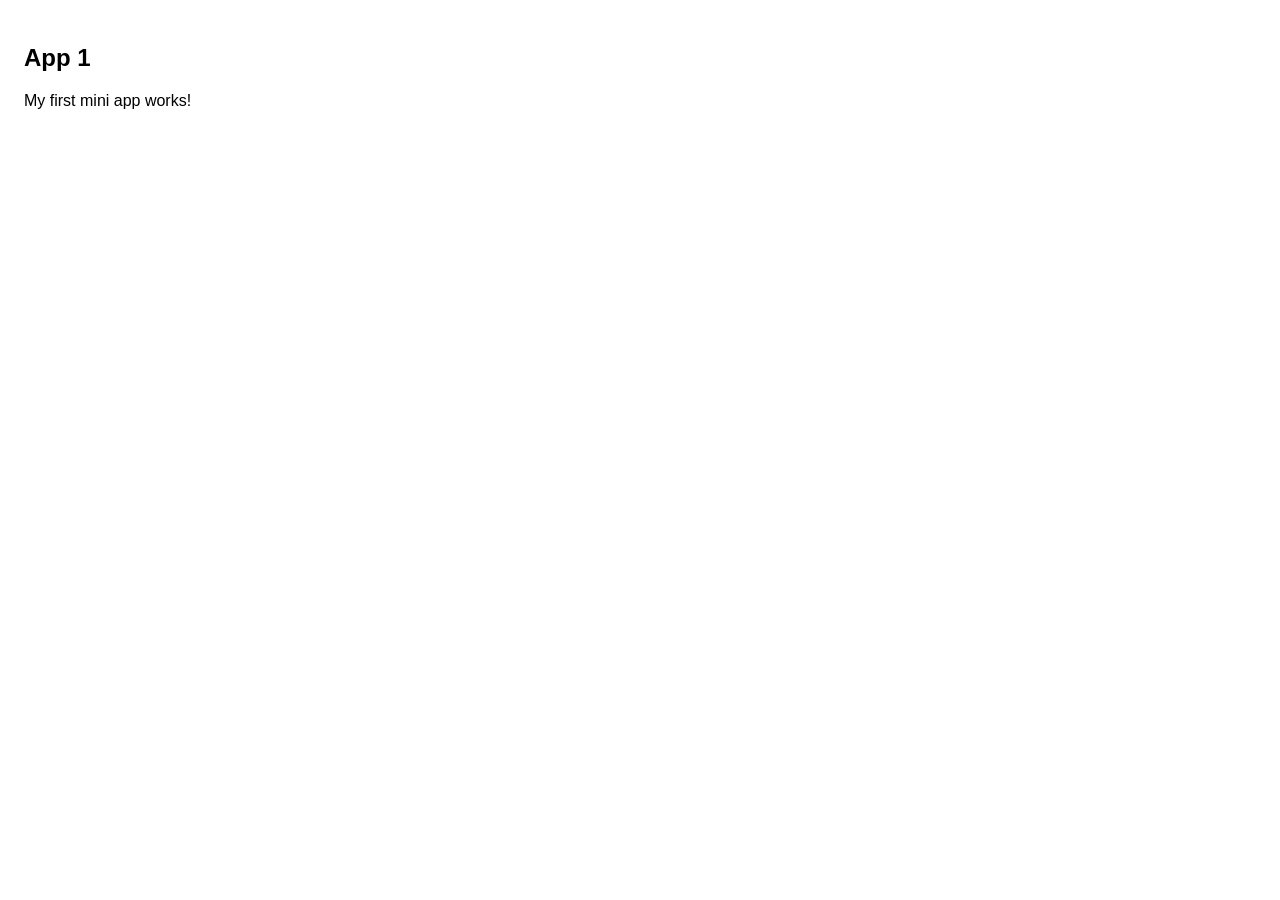
==== app1/index.html @ b487799c "Create index.html" ====
<!DOCTYPE html>
<html>
<head>
  <meta charset="UTF-8">
  <meta name="viewport" content="width=device-width, initial-scale=1">
  <script src="https://telegram.org/js/telegram-web-app.js"></script>
</head>
<body style="font-family:sans-serif;padding:16px">
  <h2>App 1</h2>
  <p>My first mini app works!</p>
  <script>Telegram.WebApp.ready(); Telegram.WebApp.expand();</script>
</body>
</html>
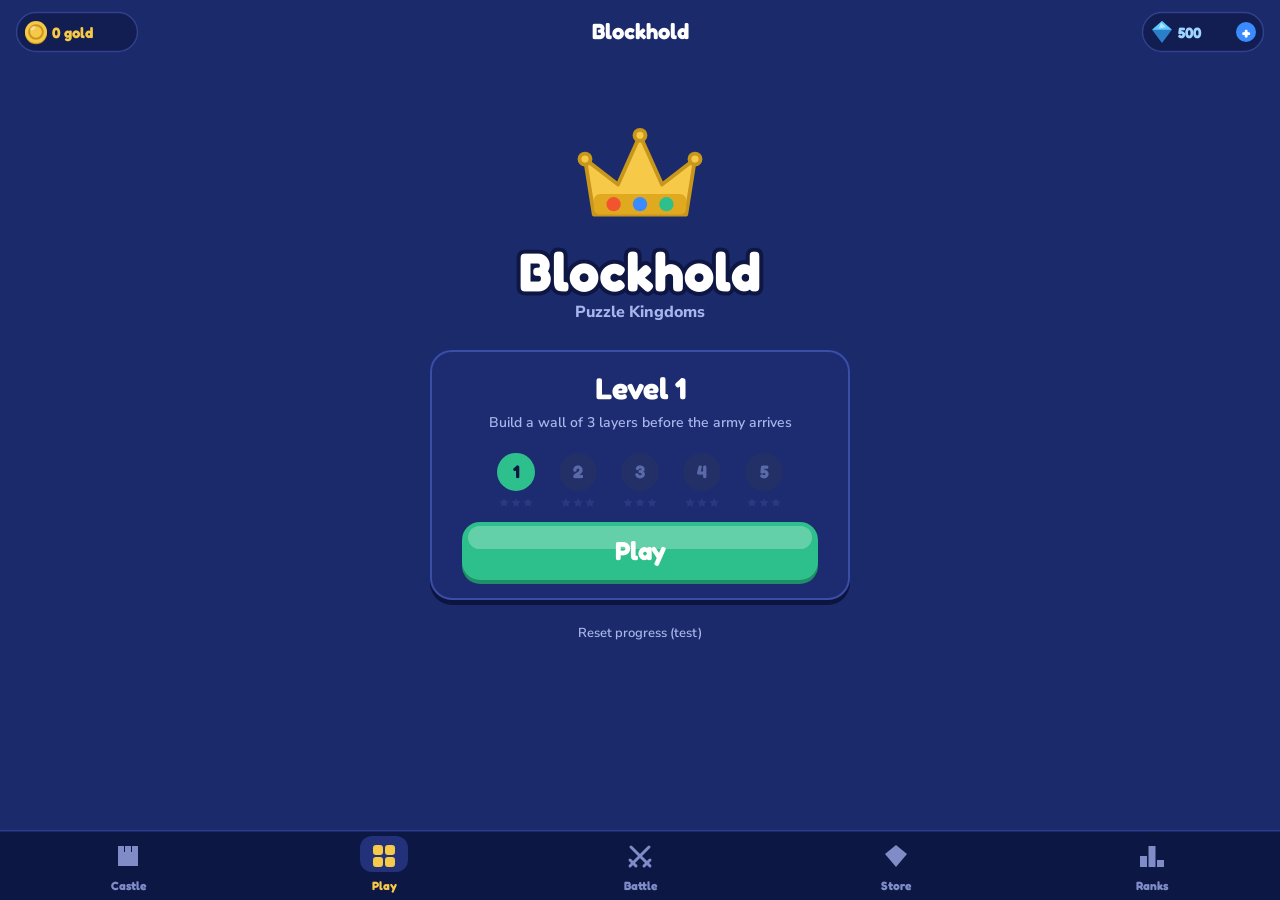
==== commit ddf0960f: "Add files via upload" ====
--- a/app1/index.html
+++ b/app1/index.html
@@ -1,13 +1,20 @@
-<!DOCTYPE html>
-<html>
-<head>
-  <meta charset="UTF-8">
-  <meta name="viewport" content="width=device-width, initial-scale=1">
-  <script src="https://telegram.org/js/telegram-web-app.js"></script>
-</head>
-<body style="font-family:sans-serif;padding:16px">
-  <h2>App 1</h2>
-  <p>My first mini app works!</p>
-  <script>Telegram.WebApp.ready(); Telegram.WebApp.expand();</script>
-</body>
+<!doctype html>
+<html lang="en">
+  <head>
+    <meta charset="UTF-8" />
+    <meta name="viewport" content="width=device-width, initial-scale=1, maximum-scale=1, user-scalable=no, viewport-fit=cover" />
+    <meta name="apple-mobile-web-app-capable" content="yes" />
+    <meta name="apple-mobile-web-app-status-bar-style" content="black-translucent" />
+    <meta name="theme-color" content="#1B2A6B" />
+    <title>Blockhold</title>
+    <style>html,body{background:#1b2a6b;height:100%;margin:0;padding:0;overflow:hidden}body{touch-action:none;overscroll-behavior:none;-webkit-user-select:none;user-select:none;-webkit-touch-callout:none;-webkit-tap-highlight-color:transparent;position:fixed;top:0;bottom:0;left:0;right:0}#game{touch-action:none;width:100%;height:100%;display:block}#safe{visibility:hidden;pointer-events:none;width:0;height:0;padding-top:env(safe-area-inset-top);padding-bottom:env(safe-area-inset-bottom);padding-left:env(safe-area-inset-left);padding-right:env(safe-area-inset-right);position:fixed;top:0;left:0}</style>
+    <script src="https://telegram.org/js/telegram-web-app.js"></script>
+    <script>try{var w=Telegram.WebApp;w.ready();w.expand();w.disableVerticalSwipes&&w.disableVerticalSwipes();w.setHeaderColor&&w.setHeaderColor("#1B2A6B");w.setBackgroundColor&&w.setBackgroundColor("#1B2A6B");}catch(e){}</script>
+    <script type="module" crossorigin src="./assets/index-l3xm4dN5.js"></script>
+    <link rel="stylesheet" crossorigin href="./assets/index-KKNymUyY.css">
+  </head>
+  <body>
+    <div id="safe"></div>
+    <canvas id="game"></canvas>
+  </body>
 </html>
--- a/app1/assets/index-KKNymUyY.css
+++ b/app1/assets/index-KKNymUyY.css
@@ -0,0 +1 @@
+@font-face{font-family:Fredoka;font-style:normal;font-display:swap;font-weight:600;src:url(./fredoka-hebrew-600-normal-CTBxhdlE.woff2)format("woff2"),url(./fredoka-hebrew-600-normal-BiVDObXj.woff)format("woff");unicode-range:U+307-308,U+590-5FF,U+200C-2010,U+20AA,U+25CC,U+FB1D-FB4F}@font-face{font-family:Fredoka;font-style:normal;font-display:swap;font-weight:600;src:url([data-uri])format("woff2"),url([data-uri])format("woff");unicode-range:U+100-2BA,U+2BD-2C5,U+2C7-2CC,U+2CE-2D7,U+2DD-2FF,U+304,U+308,U+329,U+1D00-1DBF,U+1E00-1E9F,U+1EF2-1EFF,U+2020,U+20A0-20AB,U+20AD-20C0,U+2113,U+2C60-2C7F,U+A720-A7FF}@font-face{font-family:Fredoka;font-style:normal;font-display:swap;font-weight:600;src:url(./fredoka-latin-600-normal-C4zohCW5.woff2)format("woff2"),url(./fredoka-latin-600-normal-CcrEjrB4.woff)format("woff");unicode-range:U+??,U+131,U+152-153,U+2BB-2BC,U+2C6,U+2DA,U+2DC,U+304,U+308,U+329,U+2000-206F,U+20AC,U+2122,U+2191,U+2193,U+2212,U+2215,U+FEFF,U+FFFD}@font-face{font-family:Fredoka;font-style:normal;font-display:swap;font-weight:700;src:url(./fredoka-hebrew-700-normal-DBqnFHCe.woff2)format("woff2"),url(./fredoka-hebrew-700-normal-DiqR04Vd.woff)format("woff");unicode-range:U+307-308,U+590-5FF,U+200C-2010,U+20AA,U+25CC,U+FB1D-FB4F}@font-face{font-family:Fredoka;font-style:normal;font-display:swap;font-weight:700;src:url([data-uri])format("woff2"),url([data-uri])format("woff");unicode-range:U+100-2BA,U+2BD-2C5,U+2C7-2CC,U+2CE-2D7,U+2DD-2FF,U+304,U+308,U+329,U+1D00-1DBF,U+1E00-1E9F,U+1EF2-1EFF,U+2020,U+20A0-20AB,U+20AD-20C0,U+2113,U+2C60-2C7F,U+A720-A7FF}@font-face{font-family:Fredoka;font-style:normal;font-display:swap;font-weight:700;src:url(./fredoka-latin-700-normal-BOIZVyIN.woff2)format("woff2"),url(./fredoka-latin-700-normal-C8FeHd3X.woff)format("woff");unicode-range:U+??,U+131,U+152-153,U+2BB-2BC,U+2C6,U+2DA,U+2DC,U+304,U+308,U+329,U+2000-206F,U+20AC,U+2122,U+2191,U+2193,U+2212,U+2215,U+FEFF,U+FFFD}@font-face{font-family:Nunito Sans;font-style:normal;font-display:swap;font-weight:600;src:url(./nunito-sans-cyrillic-ext-600-normal-CVjnjZn6.woff2)format("woff2"),url(./nunito-sans-cyrillic-ext-600-normal-DZXkk6dX.woff)format("woff");unicode-range:U+460-52F,U+1C80-1C8A,U+20B4,U+2DE0-2DFF,U+A640-A69F,U+FE2E-FE2F}@font-face{font-family:Nunito Sans;font-style:normal;font-display:swap;font-weight:600;src:url(./nunito-sans-cyrillic-600-normal-D4TuIAT6.woff2)format("woff2"),url(./nunito-sans-cyrillic-600-normal-CKMyzy87.woff)format("woff");unicode-range:U+301,U+400-45F,U+490-491,U+4B0-4B1,U+2116}@font-face{font-family:Nunito Sans;font-style:normal;font-display:swap;font-weight:600;src:url(./nunito-sans-vietnamese-600-normal-DD7cNabE.woff2)format("woff2"),url(./nunito-sans-vietnamese-600-normal-BW3IEr32.woff)format("woff");unicode-range:U+102-103,U+110-111,U+128-129,U+168-169,U+1A0-1A1,U+1AF-1B0,U+300-301,U+303-304,U+308-309,U+323,U+329,U+1EA0-1EF9,U+20AB}@font-face{font-family:Nunito Sans;font-style:normal;font-display:swap;font-weight:600;src:url(./nunito-sans-latin-ext-600-normal-nHO2odcJ.woff2)format("woff2"),url(./nunito-sans-latin-ext-600-normal-DEh-VjuY.woff)format("woff");unicode-range:U+100-2BA,U+2BD-2C5,U+2C7-2CC,U+2CE-2D7,U+2DD-2FF,U+304,U+308,U+329,U+1D00-1DBF,U+1E00-1E9F,U+1EF2-1EFF,U+2020,U+20A0-20AB,U+20AD-20C0,U+2113,U+2C60-2C7F,U+A720-A7FF}@font-face{font-family:Nunito Sans;font-style:normal;font-display:swap;font-weight:600;src:url(./nunito-sans-latin-600-normal-BtVRvDNj.woff2)format("woff2"),url(./nunito-sans-latin-600-normal-DLks-Kj1.woff)format("woff");unicode-range:U+??,U+131,U+152-153,U+2BB-2BC,U+2C6,U+2DA,U+2DC,U+304,U+308,U+329,U+2000-206F,U+20AC,U+2122,U+2191,U+2193,U+2212,U+2215,U+FEFF,U+FFFD}@font-face{font-family:Nunito Sans;font-style:normal;font-display:swap;font-weight:800;src:url(./nunito-sans-cyrillic-ext-800-normal-suUH8DVf.woff2)format("woff2"),url(./nunito-sans-cyrillic-ext-800-normal-DlIrhRQ2.woff)format("woff");unicode-range:U+460-52F,U+1C80-1C8A,U+20B4,U+2DE0-2DFF,U+A640-A69F,U+FE2E-FE2F}@font-face{font-family:Nunito Sans;font-style:normal;font-display:swap;font-weight:800;src:url(./nunito-sans-cyrillic-800-normal-COys2OwR.woff2)format("woff2"),url(./nunito-sans-cyrillic-800-normal-x7mxdBjZ.woff)format("woff");unicode-range:U+301,U+400-45F,U+490-491,U+4B0-4B1,U+2116}@font-face{font-family:Nunito Sans;font-style:normal;font-display:swap;font-weight:800;src:url(./nunito-sans-vietnamese-800-normal-CfdX2BhI.woff2)format("woff2"),url(./nunito-sans-vietnamese-800-normal-hO2TqS3m.woff)format("woff");unicode-range:U+102-103,U+110-111,U+128-129,U+168-169,U+1A0-1A1,U+1AF-1B0,U+300-301,U+303-304,U+308-309,U+323,U+329,U+1EA0-1EF9,U+20AB}@font-face{font-family:Nunito Sans;font-style:normal;font-display:swap;font-weight:800;src:url(./nunito-sans-latin-ext-800-normal-DWckPAf3.woff2)format("woff2"),url(./nunito-sans-latin-ext-800-normal-DG0lbXwA.woff)format("woff");unicode-range:U+100-2BA,U+2BD-2C5,U+2C7-2CC,U+2CE-2D7,U+2DD-2FF,U+304,U+308,U+329,U+1D00-1DBF,U+1E00-1E9F,U+1EF2-1EFF,U+2020,U+20A0-20AB,U+20AD-20C0,U+2113,U+2C60-2C7F,U+A720-A7FF}@font-face{font-family:Nunito Sans;font-style:normal;font-display:swap;font-weight:800;src:url(./nunito-sans-latin-800-normal-MgCk9Q3Y.woff2)format("woff2"),url(./nunito-sans-latin-800-normal-DOf_K5Iw.woff)format("woff");unicode-range:U+??,U+131,U+152-153,U+2BB-2BC,U+2C6,U+2DA,U+2DC,U+304,U+308,U+329,U+2000-206F,U+20AC,U+2122,U+2191,U+2193,U+2212,U+2215,U+FEFF,U+FFFD}
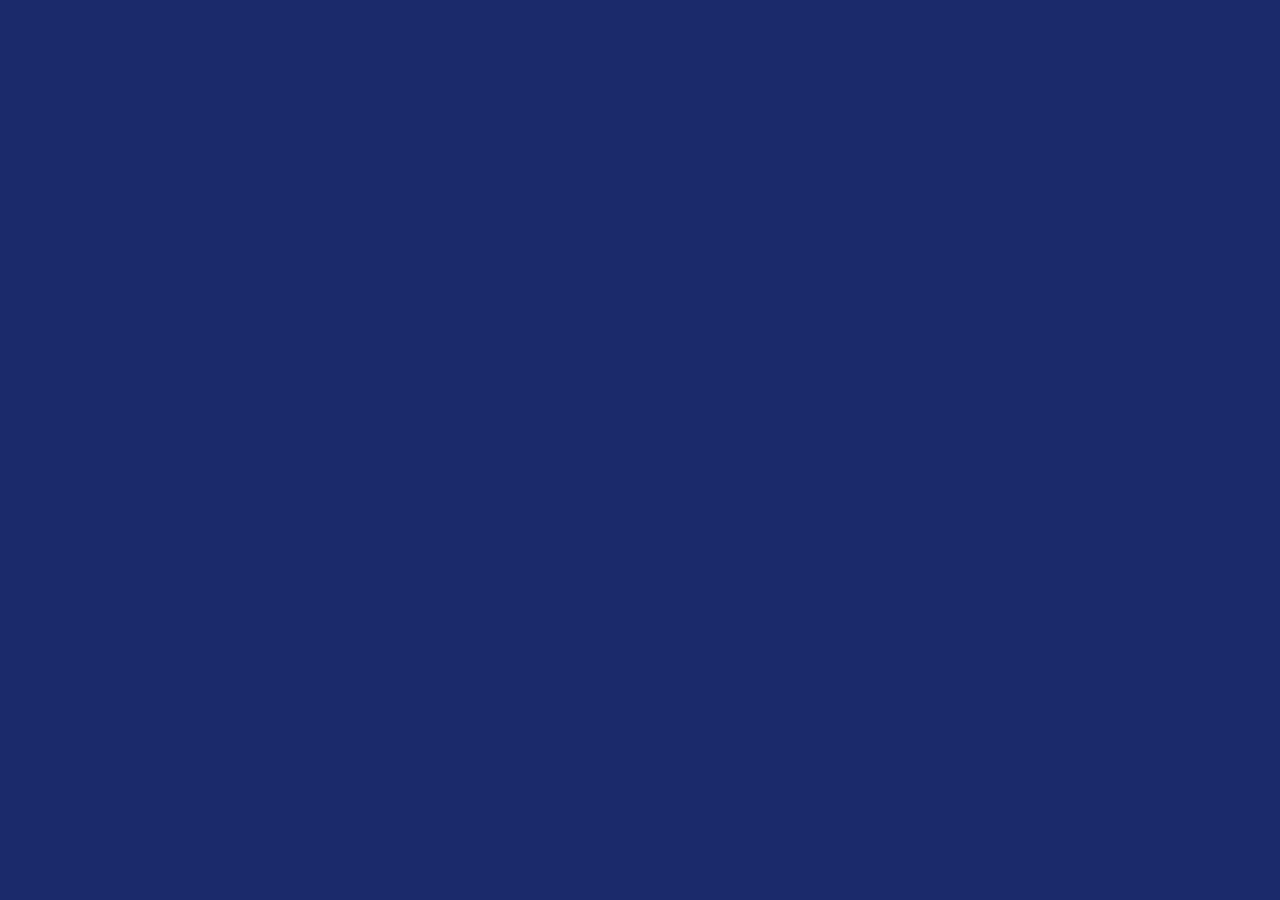
==== commit dd77a697: "Add files via upload" ====
--- a/app1/index.html
+++ b/app1/index.html
@@ -10,7 +10,25 @@
     <style>html,body{background:#1b2a6b;height:100%;margin:0;padding:0;overflow:hidden}body{touch-action:none;overscroll-behavior:none;-webkit-user-select:none;user-select:none;-webkit-touch-callout:none;-webkit-tap-highlight-color:transparent;position:fixed;top:0;bottom:0;left:0;right:0}#game{touch-action:none;width:100%;height:100%;display:block}#safe{visibility:hidden;pointer-events:none;width:0;height:0;padding-top:env(safe-area-inset-top);padding-bottom:env(safe-area-inset-bottom);padding-left:env(safe-area-inset-left);padding-right:env(safe-area-inset-right);position:fixed;top:0;left:0}</style>
     <script src="https://telegram.org/js/telegram-web-app.js"></script>
     <script>try{var w=Telegram.WebApp;w.ready();w.expand();w.disableVerticalSwipes&&w.disableVerticalSwipes();w.setHeaderColor&&w.setHeaderColor("#1B2A6B");w.setBackgroundColor&&w.setBackgroundColor("#1B2A6B");}catch(e){}</script>
-    <script type="module" crossorigin src="./assets/index-l3xm4dN5.js"></script>
+    <script>
+(function(){
+  var tg=window.Telegram&&Telegram.WebApp;
+  function start(){
+    if(start.done)return;start.done=true;
+    var s=document.createElement('script');s.type='module';s.src='./assets/index-l3xm4dN5.js';document.head.appendChild(s);
+  }
+  // Telegram on iPhone opens the web view before it has its final size.
+  // Wait until the screen has a real, stable size, then start the game.
+  var last=-1,stable=0,tries=0;
+  (function wait(){
+    var h=window.innerHeight,w=window.innerWidth;
+    if(h>300&&w>200&&h===last){stable++;}else{stable=0;}
+    last=h;tries++;
+    if(stable>=3||tries>60){start();}else{setTimeout(wait,50);}
+  })();
+  if(tg&&tg.onEvent){tg.onEvent('viewportChanged',function(){window.dispatchEvent(new Event('resize'));});}
+})();
+</script>
     <link rel="stylesheet" crossorigin href="./assets/index-KKNymUyY.css">
   </head>
   <body>
